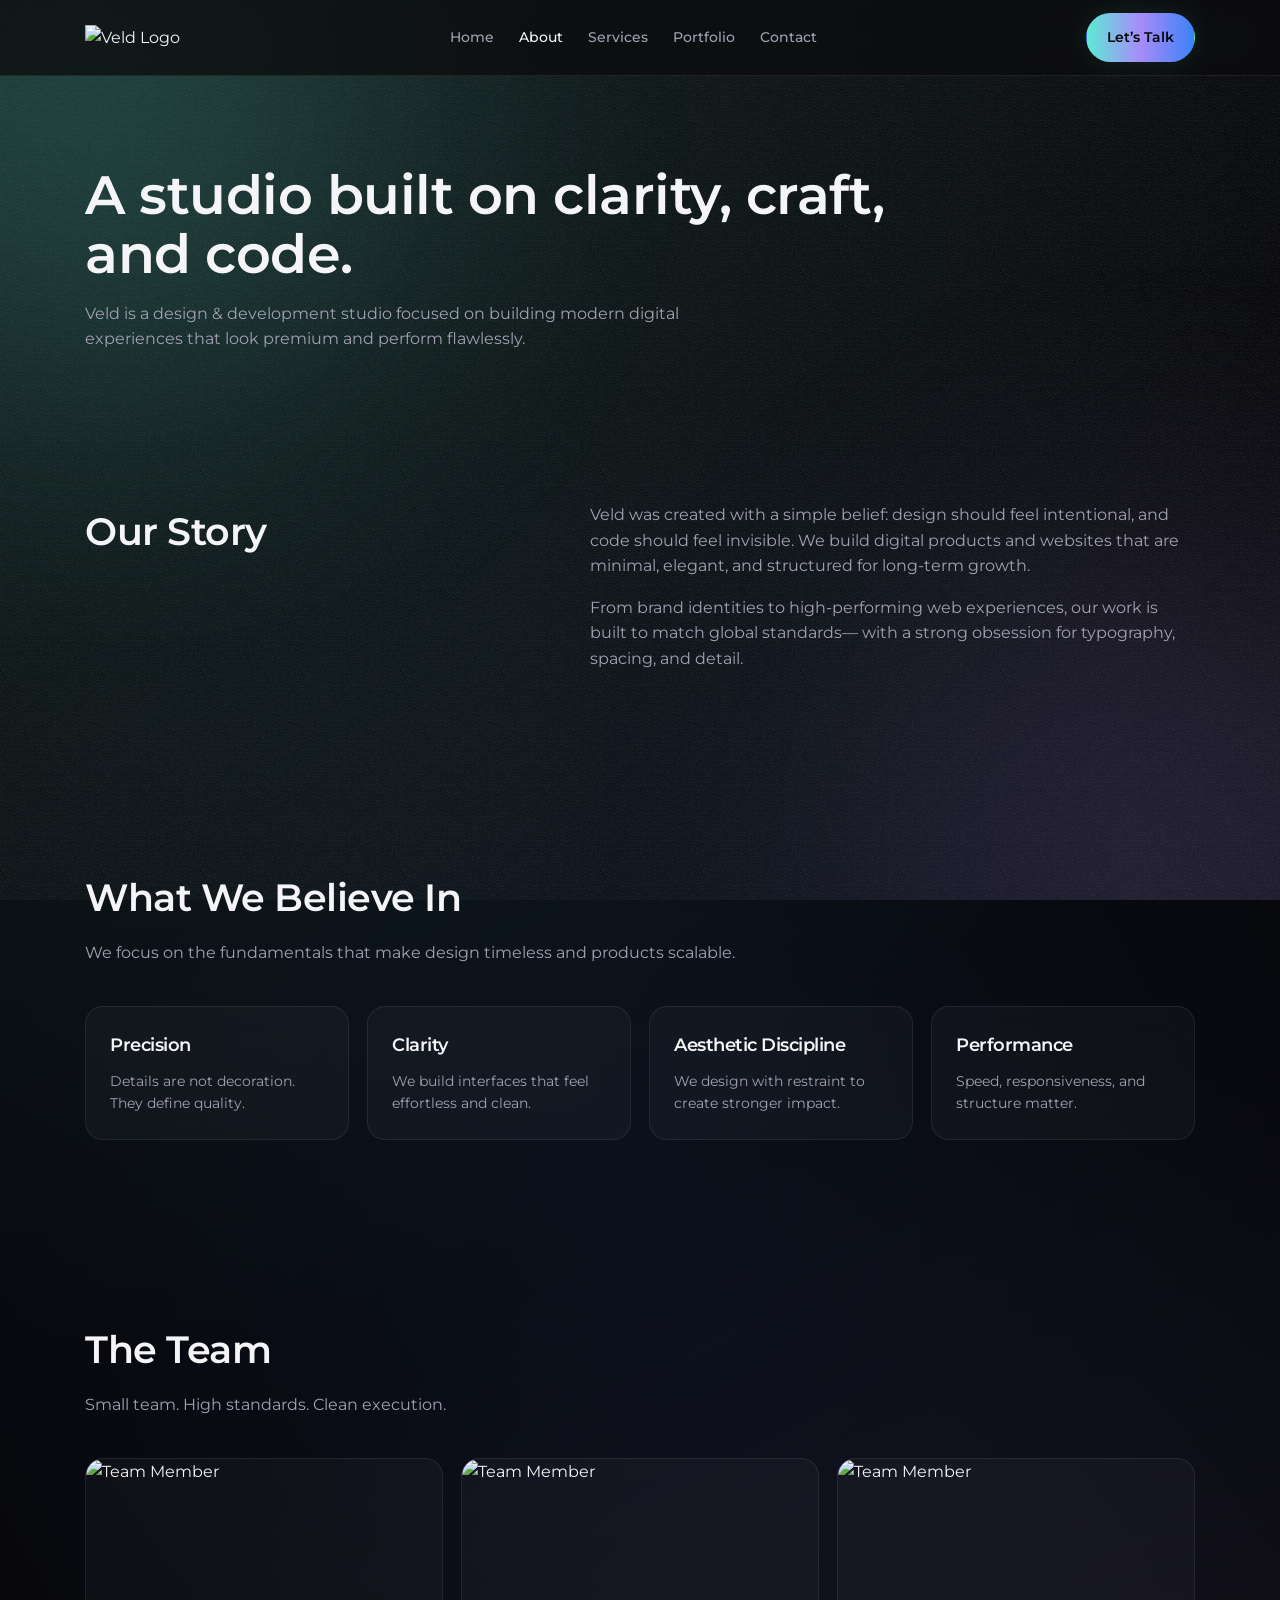
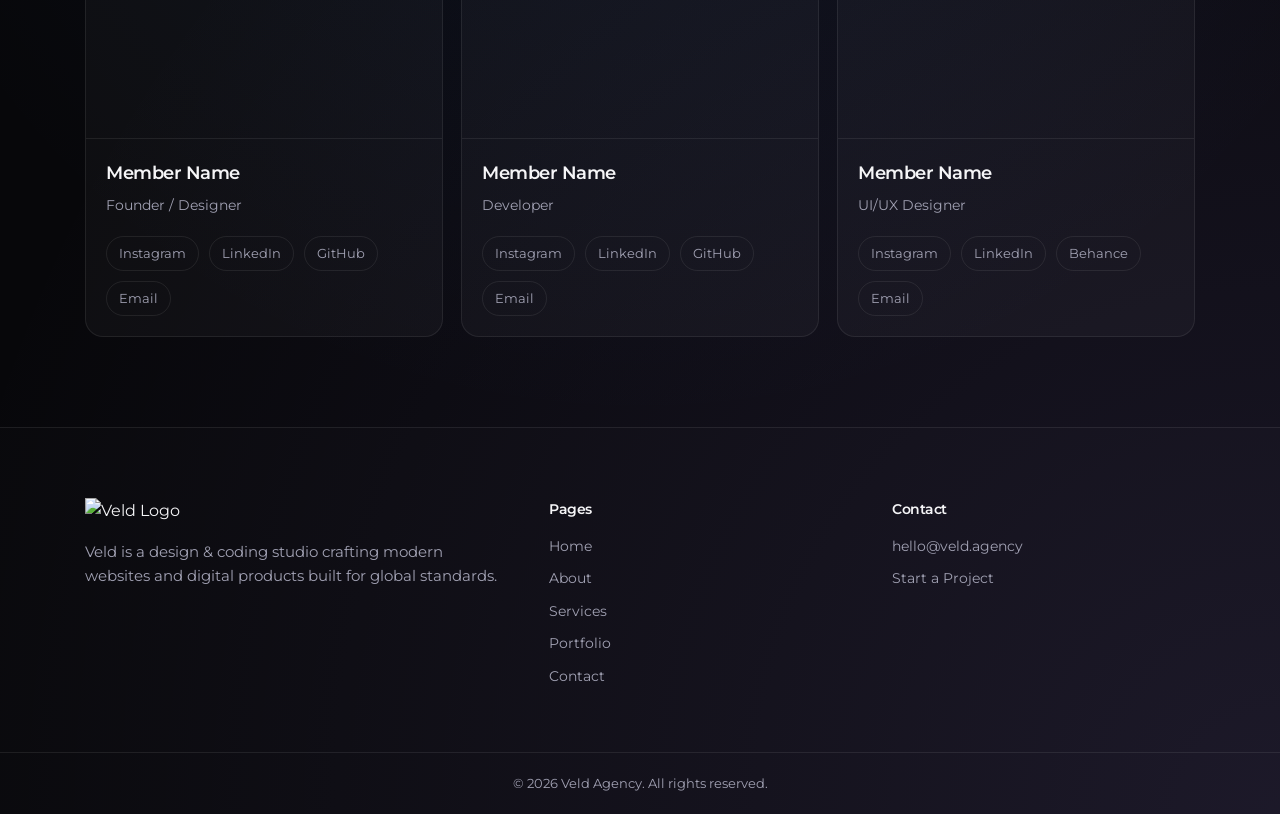
==== about.html @ a07c59cc "Add files via upload" ====
<!DOCTYPE html>
<html lang="en">
<head>
  <meta charset="UTF-8" />
  <meta name="viewport" content="width=device-width, initial-scale=1.0" />
  <title>About | Veld</title>
  <meta name="description" content="Learn more about Veld, a design & development studio built on clarity, craft, and code." />

  <link rel="icon" type="image/png" href="assets/images/logo/favicon.png" />

  <!-- Fonts -->
  <link rel="preconnect" href="https://fonts.googleapis.com">
  <link rel="preconnect" href="https://fonts.gstatic.com" crossorigin>
  <link href="https://fonts.googleapis.com/css2?family=Montserrat:ital,wght@0,100..900;1,100..900&display=swap" rel="stylesheet">

  <!-- CSS -->
  <link rel="stylesheet" href="assets/css/global.css" />
  <link rel="stylesheet" href="assets/css/about.css" />
  <link rel="stylesheet" href="assets/css/responsive.css" />
</head>

<body>

  <div class="glow-bg"></div>
  <!-- NAVBAR -->
  <header class="navbar">
    <div class="container nav-container">

      <a href="index.html" class="logo">
        <img src="assets/images/logo/logo.svg" alt="Veld Logo" />
      </a>

      <nav class="nav-links" id="navLinks">
        <a href="index.html">Home</a>
        <a href="about.html" class="active">About</a>
        <a href="services.html">Services</a>
        <a href="portfolio.html">Portfolio</a>
        <a href="contact.html">Contact</a>
      </nav>

      <div class="nav-actions">
        <a href="contact.html" class="btn btn-primary">Let’s Talk</a>

        <button class="hamburger" id="hamburgerBtn" aria-label="Open Menu">
          <span></span>
          <span></span>
        </button>
      </div>

    </div>
  </header>

  <!-- HERO -->
  <section class="page-hero">
    <div class="container">
      <h1>A studio built on clarity, craft, and code.</h1>
      <p>
        Veld is a design & development studio focused on building modern digital experiences
        that look premium and perform flawlessly.
      </p>
    </div>
  </section>

  <!-- STORY -->
  <section class="section about-story">
    <div class="container">

      <div class="two-column">
        <div>
          <h2>Our Story</h2>
        </div>

        <div>
          <p>
            Veld was created with a simple belief: design should feel intentional, and code should feel invisible.
            We build digital products and websites that are minimal, elegant, and structured for long-term growth.
          </p>

          <p>
            From brand identities to high-performing web experiences, our work is built to match global standards—
            with a strong obsession for typography, spacing, and detail.
          </p>
        </div>
      </div>

    </div>
  </section>

  <!-- VALUES -->
  <section class="section values">
    <div class="container">

      <div class="section-header">
        <h2>What We Believe In</h2>
        <p>We focus on the fundamentals that make design timeless and products scalable.</p>
      </div>

      <div class="values-grid">
        <div class="value-card">
          <h3>Precision</h3>
          <p>Details are not decoration. They define quality.</p>
        </div>

        <div class="value-card">
          <h3>Clarity</h3>
          <p>We build interfaces that feel effortless and clean.</p>
        </div>

        <div class="value-card">
          <h3>Aesthetic Discipline</h3>
          <p>We design with restraint to create stronger impact.</p>
        </div>

        <div class="value-card">
          <h3>Performance</h3>
          <p>Speed, responsiveness, and structure matter.</p>
        </div>
      </div>

    </div>
  </section>

  <!-- TEAM -->
  <section class="section team">
    <div class="container">

      <div class="section-header">
        <h2>The Team</h2>
        <p>Small team. High standards. Clean execution.</p>
      </div>

      <div class="team-grid">

        <!-- TEAM MEMBER -->
        <div class="team-card">
          <div class="team-image">
            <img src="assets/images/team/member-1.webp" alt="Team Member">
          </div>

          <div class="team-info">
            <h3>Member Name</h3>
            <p>Founder / Designer</p>
          </div>

          <div class="team-links">
            <a href="#" target="_blank">Instagram</a>
            <a href="#" target="_blank">LinkedIn</a>
            <a href="#" target="_blank">GitHub</a>
            <a href="mailto:member@veld.agency">Email</a>
          </div>
        </div>

        <!-- TEAM MEMBER -->
        <div class="team-card">
          <div class="team-image">
            <img src="assets/images/team/member-2.webp" alt="Team Member">
          </div>

          <div class="team-info">
            <h3>Member Name</h3>
            <p>Developer</p>
          </div>

          <div class="team-links">
            <a href="#" target="_blank">Instagram</a>
            <a href="#" target="_blank">LinkedIn</a>
            <a href="#" target="_blank">GitHub</a>
            <a href="mailto:member@veld.agency">Email</a>
          </div>
        </div>

        <!-- TEAM MEMBER -->
        <div class="team-card">
          <div class="team-image">
            <img src="assets/images/team/member-3.webp" alt="Team Member">
          </div>

          <div class="team-info">
            <h3>Member Name</h3>
            <p>UI/UX Designer</p>
          </div>

          <div class="team-links">
            <a href="#" target="_blank">Instagram</a>
            <a href="#" target="_blank">LinkedIn</a>
            <a href="#" target="_blank">Behance</a>
            <a href="mailto:member@veld.agency">Email</a>
          </div>
        </div>

      </div>

    </div>
  </section>

  <!-- FOOTER -->
  <footer class="footer">
    <div class="container footer-container">

      <div class="footer-brand">
        <img src="assets/images/logo/logo.svg" alt="Veld Logo" class="footer-logo" />
        <p>
          Veld is a design & coding studio crafting modern websites and digital products
          built for global standards.
        </p>
      </div>

      <div class="footer-links">
        <h4>Pages</h4>
        <a href="index.html">Home</a>
        <a href="about.html">About</a>
        <a href="services.html">Services</a>
        <a href="portfolio.html">Portfolio</a>
        <a href="contact.html">Contact</a>
      </div>

      <div class="footer-links">
        <h4>Contact</h4>
        <a href="mailto:hello@veld.agency">hello@veld.agency</a>
        <a href="contact.html">Start a Project</a>
      </div>

    </div>

    <div class="footer-bottom">
      <p>© <span id="year"></span> Veld Agency. All rights reserved.</p>
    </div>
  </footer>

  <!-- JS -->
  <script src="assets/js/global.js"></script>
  <script src="assets/js/animations.js"></script>

</body>
</html>
---- assets/css/global.css ----
/* ================================
   VELD - GLOBAL CSS
================================ */

:root {
  --bg: #07070A;
  --bg-soft: #0B0B12;
  --text: #F5F5F7;
  --muted: #A1A1B3;

  --border: rgba(255, 255, 255, 0.08);

  --accent1: #5EEAD4; /* teal */
  --accent2: #A78BFA; /* purple */
  --accent3: #3B82F6; /* blue */
  --accent4: #FB7185; /* pink */

  --card: rgba(255, 255, 255, 0.03);
  --card-hover: rgba(255, 255, 255, 0.06);

  --radius: 18px;
  --shadow: 0 20px 50px rgba(0, 0, 0, 0.6);

  --max-width: 1150px;

  --gradient: linear-gradient(90deg, var(--accent1), var(--accent2), var(--accent3));
}

/* Reset */
* {
  margin: 0;
  padding: 0;
  box-sizing: border-box;
}

html {
  scroll-behavior: smooth;
}

body {
  font-family: "Montserrat", system-ui, sans-serif;
  background: radial-gradient(circle at top left, rgba(94,234,212,0.12), transparent 50%),
              radial-gradient(circle at bottom right, rgba(167,139,250,0.12), transparent 50%),
              radial-gradient(circle at center, rgba(59,130,246,0.08), transparent 60%),
              var(--bg);
  color: var(--text);
  line-height: 1.6;
  overflow-x: hidden;
}

body::after {
  content: "";
  position: fixed;
  inset: 0;
  background: url("../images/backgrounds/noise.png");
  opacity: 0.3;
  pointer-events: none;
  z-index: -1;
}

/* Base */
a {
  color: inherit;
  text-decoration: none;
}

img {
  max-width: 100%;
  display: block;
}

ul {
  list-style: none;
}

.container {
  width: 100%;
  max-width: var(--max-width);
  margin: 0 auto;
  padding: 0 20px;
}

.section {
  padding: 90px 0;
}

/* Headings */
h1, h2, h3, h4 {
  font-weight: 600;
  letter-spacing: -0.5px;
}

p {
  color: var(--muted);
  font-size: 16px;
}

/* Buttons */
.btn {
  display: inline-flex;
  align-items: center;
  justify-content: center;
  gap: 10px;
  padding: 12px 20px;
  border-radius: 999px;
  font-weight: 600;
  font-size: 14px;
  transition: 0.25s ease;
  cursor: pointer;
}

.btn-primary {
  background: var(--gradient);
  color: var(--bg);
  border: 1px solid transparent;
  box-shadow: 0 0 30px rgba(94,234,212,0.12);
}

.btn-primary:hover {
  transform: translateY(-2px);
  opacity: 0.95;
  box-shadow: 0 0 45px rgba(167,139,250,0.2);
}

.btn-secondary {
  background: transparent;
  color: var(--text);
  border: 1px solid var(--border);
}

.btn-secondary:hover {
  background: var(--card-hover);
  transform: translateY(-2px);
}

/* Navbar */
.navbar {
  width: 100%;
  position: sticky;
  top: 0;
  z-index: 1000;
  background: rgba(11, 11, 12, 0.75);
  backdrop-filter: blur(14px);
  border-bottom: 1px solid var(--border);
}

.nav-container {
  height: 75px;
  display: flex;
  align-items: center;
  justify-content: space-between;
}

.logo img {
  height: 26px;
}

.nav-links {
  display: flex;
  gap: 25px;
  align-items: center;
}

.nav-links a {
  font-size: 14px;
  font-weight: 500;
  color: var(--muted);
  transition: 0.2s ease;
}

.nav-links a:hover {
  color: var(--text);
}

.nav-links a.active {
  color: var(--text);
}

.nav-actions {
  display: flex;
  align-items: center;
  gap: 14px;
}

/* Hamburger */
.hamburger {
  width: 44px;
  height: 44px;
  border-radius: 10px;
  border: 1px solid var(--border);
  background: transparent;
  display: none;
  align-items: center;
  justify-content: center;
  flex-direction: column;
  gap: 6px;
  cursor: pointer;
}

.hamburger span {
  width: 18px;
  height: 2px;
  background: var(--text);
  border-radius: 5px;
}

/* Section Headers */
.section-header {
  margin-bottom: 40px;
  max-width: 720px;
}

.section-header h2 {
  font-size: 38px;
  margin-bottom: 12px;
}

.section-header p {
  font-size: 16px;
}

/* Footer */
.footer {
  padding: 70px 0 20px;
  border-top: 1px solid var(--border);
  background: rgba(255, 255, 255, 0.01);
}

.footer-container {
  display: grid;
  grid-template-columns: 1.4fr 1fr 1fr;
  gap: 40px;
}

.footer-logo {
  height: 26px;
  margin-bottom: 16px;
}

.footer-brand p {
  max-width: 420px;
  font-size: 15px;
}

.footer-links h4 {
  margin-bottom: 15px;
  font-size: 14px;
  color: var(--text);
}

.footer-links a {
  display: block;
  margin-bottom: 10px;
  font-size: 14px;
  color: var(--muted);
  transition: 0.2s ease;
}

.footer-links a:hover {
  color: var(--text);
}

.footer-bottom {
  margin-top: 55px;
  padding-top: 20px;
  border-top: 1px solid var(--border);
  text-align: center;
}

.footer-bottom p {
  font-size: 13px;
  color: var(--muted);
}

/* Page Hero (Shared) */
.page-hero {
  padding: 90px 0 60px;
}

.page-hero h1 {
  font-size: 54px;
  line-height: 1.1;
  max-width: 850px;
  margin-bottom: 16px;
}

.page-hero p {
  max-width: 650px;
  font-size: 16px;
}

/* Utility */
.section-footer {
  margin-top: 35px;
}

.reveal-hidden {
  opacity: 0;
  transform: translateY(25px);
  transition: 0.7s ease;
}

.reveal-show {
  opacity: 1;
  transform: translateY(0);
}

.glow-bg {
  position: fixed;
  inset: 0;
  z-index: -1;
  overflow: hidden;
}

.glow-bg::before,
.glow-bg::after {
  content: "";
  position: absolute;
  width: 600px;
  height: 600px;
  border-radius: 50%;
  filter: blur(140px);
  opacity: 0.18;
  animation: floatGlow 10s infinite alternate ease-in-out;
}

.glow-bg::before {
  top: -200px;
  left: -200px;
  background: var(--accent1);
}

.glow-bg::after {
  bottom: -250px;
  right: -200px;
  background: var(--accent2);
  animation-delay: 3s;
}

@keyframes floatGlow {
  from {
    transform: translate(0, 0) scale(1);
  }
  to {
    transform: translate(120px, 90px) scale(1.1);
  }
}
---- assets/css/about.css ----
/* ================================
   VELD - ABOUT PAGE CSS
================================ */

.about-story .two-column {
  display: grid;
  grid-template-columns: 1fr 1.3fr;
  gap: 40px;
  align-items: start;
}

.about-story h2 {
  font-size: 38px;
}

.about-story p {
  margin-bottom: 16px;
}

/* Values */
.values-grid {
  display: grid;
  grid-template-columns: repeat(4, 1fr);
  gap: 18px;
}

.value-card {
  position: relative;
  overflow: hidden;

  background: rgba(255, 255, 255, 0.03);
  border: 1px solid rgba(255, 255, 255, 0.08);
  border-radius: var(--radius);
  padding: 24px;
  backdrop-filter: blur(14px);
  -webkit-backdrop-filter: blur(14px);

  transition: 0.35s ease;
}

.value-card::before {
  content: "";
  position: absolute;
  inset: 0;

  background: linear-gradient(
    120deg,
    rgba(94, 234, 212, 0.14),
    rgba(167, 139, 250, 0.12),
    rgba(59, 130, 246, 0.10),
    transparent
  );

  opacity: 0;
  transition: 0.4s ease;
}

.value-card:hover::before {
  opacity: 1;
}

.value-card:hover {
  transform: translateY(-6px);
  background: rgba(255, 255, 255, 0.05);

  border-color: rgba(94, 234, 212, 0.25);

  box-shadow:
    0 0 35px rgba(94, 234, 212, 0.08),
    0 0 60px rgba(167, 139, 250, 0.06),
    0 20px 60px rgba(0, 0, 0, 0.6);
}

.value-card * {
  position: relative;
  z-index: 2;
}


.value-card h3 {
  font-size: 18px;
  margin-bottom: 10px;
}

.value-card p {
  font-size: 14px;
}

/* Team Section */
.team-grid {
  display: grid;
  grid-template-columns: repeat(3, 1fr);
  gap: 18px;
}

.team-card {
  position: relative;
  overflow: hidden;
  border-radius: var(--radius);
  border: 1px solid var(--border);
  background: var(--card);
  transition: 0.3s ease;
}

.team-card:hover {
  background: var(--card-hover);
  transform: translateY(-4px);
}

.team-image img {
  width: 100%;
  height: 280px;
  object-fit: cover;
  border-bottom: 1px solid var(--border);
}

.team-info {
  padding: 20px;
}

.team-info h3 {
  font-size: 18px;
  margin-bottom: 6px;
}

.team-info p {
  font-size: 14px;
}

.team-links {
  display: flex;
  flex-wrap: wrap;
  gap: 10px;
  padding: 0 20px 20px;
}

.team-links a {
  font-size: 13px;
  color: var(--muted);
  border: 1px solid var(--border);
  padding: 6px 12px;
  border-radius: 999px;
  transition: 0.25s ease;
}

.team-links a:hover {
  color: var(--text);
  background: var(--accent-soft);
  border-color: rgba(94, 234, 212, 0.3);
}

/* Responsive */
@media (max-width: 950px) {
  .about-story .two-column {
    grid-template-columns: 1fr;
  }

  .values-grid {
    grid-template-columns: repeat(2, 1fr);
  }

  .team-grid {
    grid-template-columns: 1fr;
  }
}

@media (max-width: 600px) {
  .values-grid {
    grid-template-columns: 1fr;
  }
}
---- assets/css/responsive.css ----
/* ================================
   VELD - RESPONSIVE CSS
================================ */

@media (max-width: 950px) {
  .footer-container {
    grid-template-columns: 1fr;
  }

  .nav-links {
    position: fixed;
    top: 75px;
    right: -100%;
    width: 100%;
    height: calc(100vh - 75px);
    background: rgba(11, 11, 12, 0.95);
    backdrop-filter: blur(12px);
    flex-direction: column;
    padding-top: 40px;
    transition: 0.3s ease;
  }

  .nav-links.open {
    right: 0;
  }

  .hamburger {
    display: flex;
  }

  .nav-actions .btn {
    display: none;
  }

  .section {
    padding: 70px 0;
  }

  .section-header h2 {
    font-size: 32px;
  }

  .page-hero h1 {
    font-size: 42px;
  }
}

@media (max-width: 600px) {
  .page-hero {
    padding: 70px 0 45px;
  }

  .page-hero h1 {
    font-size: 34px;
  }

  .section-header h2 {
    font-size: 28px;
  }

  p {
    font-size: 15px;
  }
}
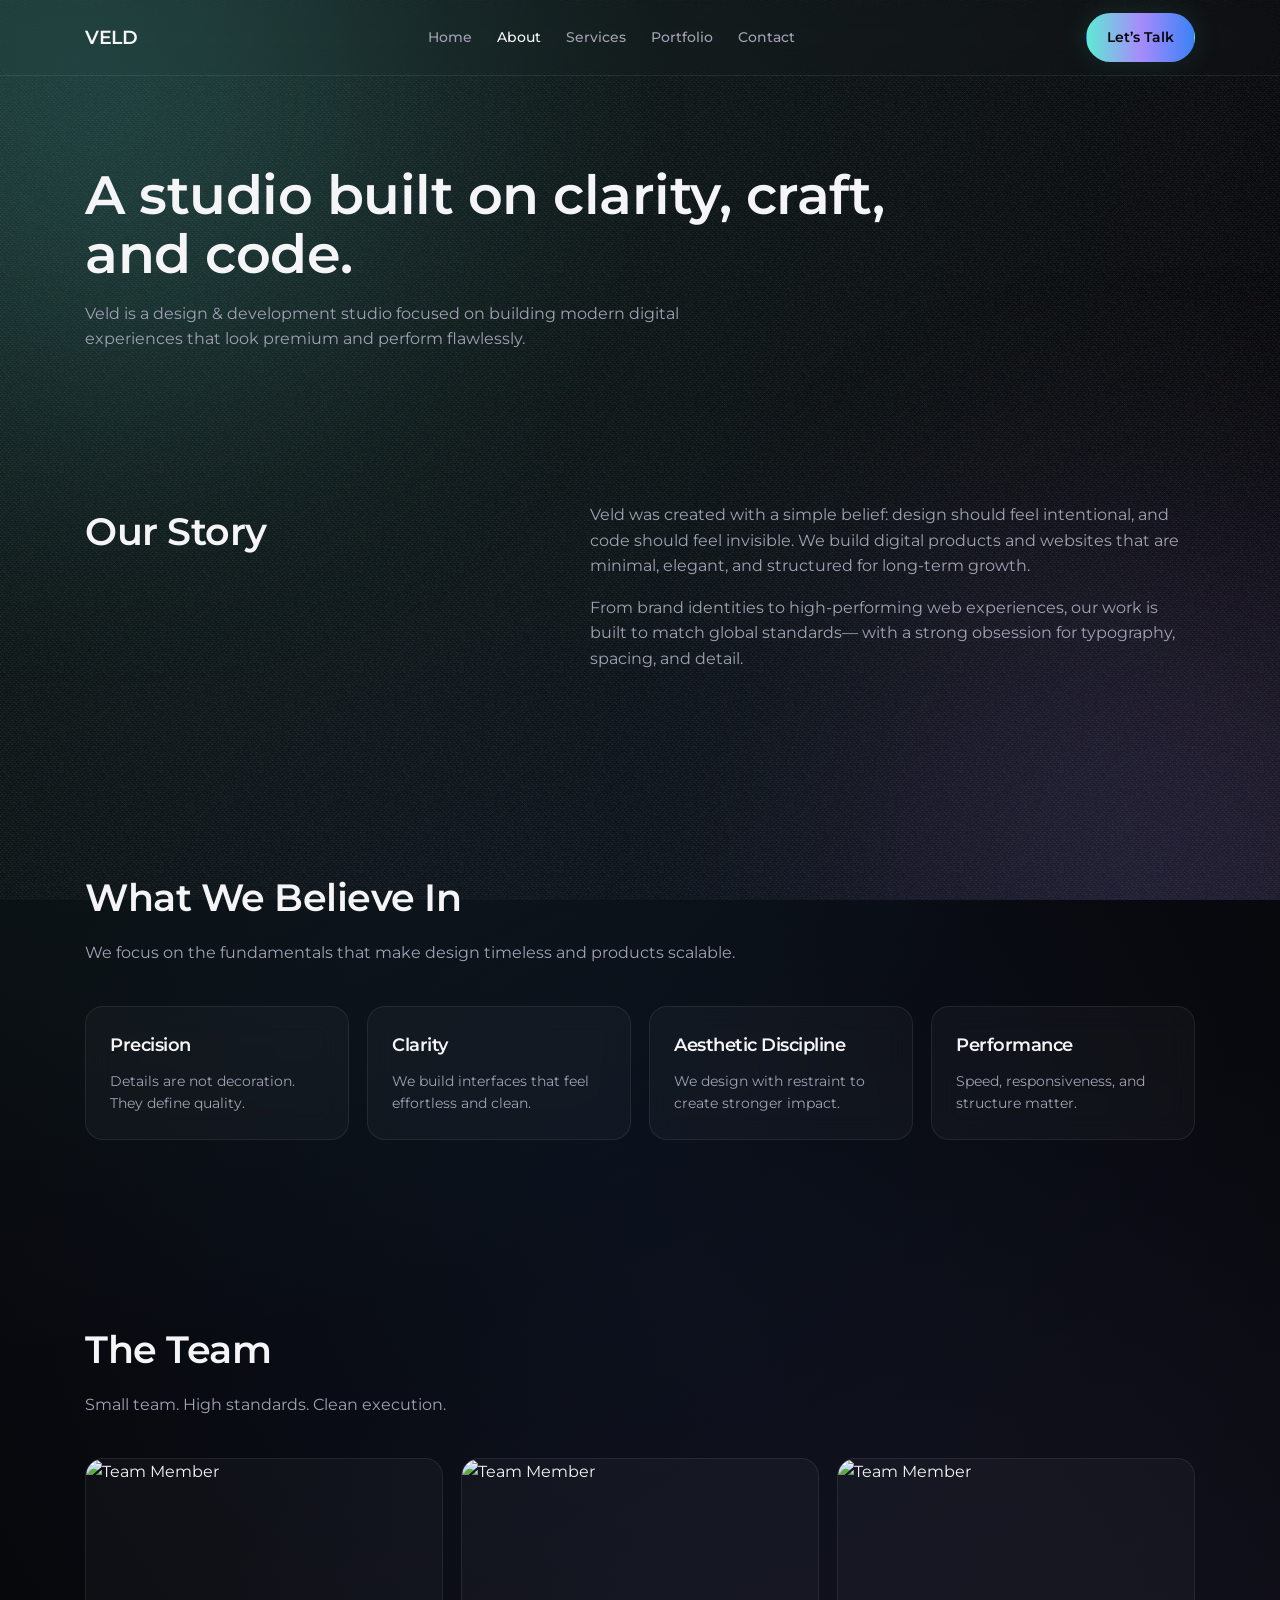
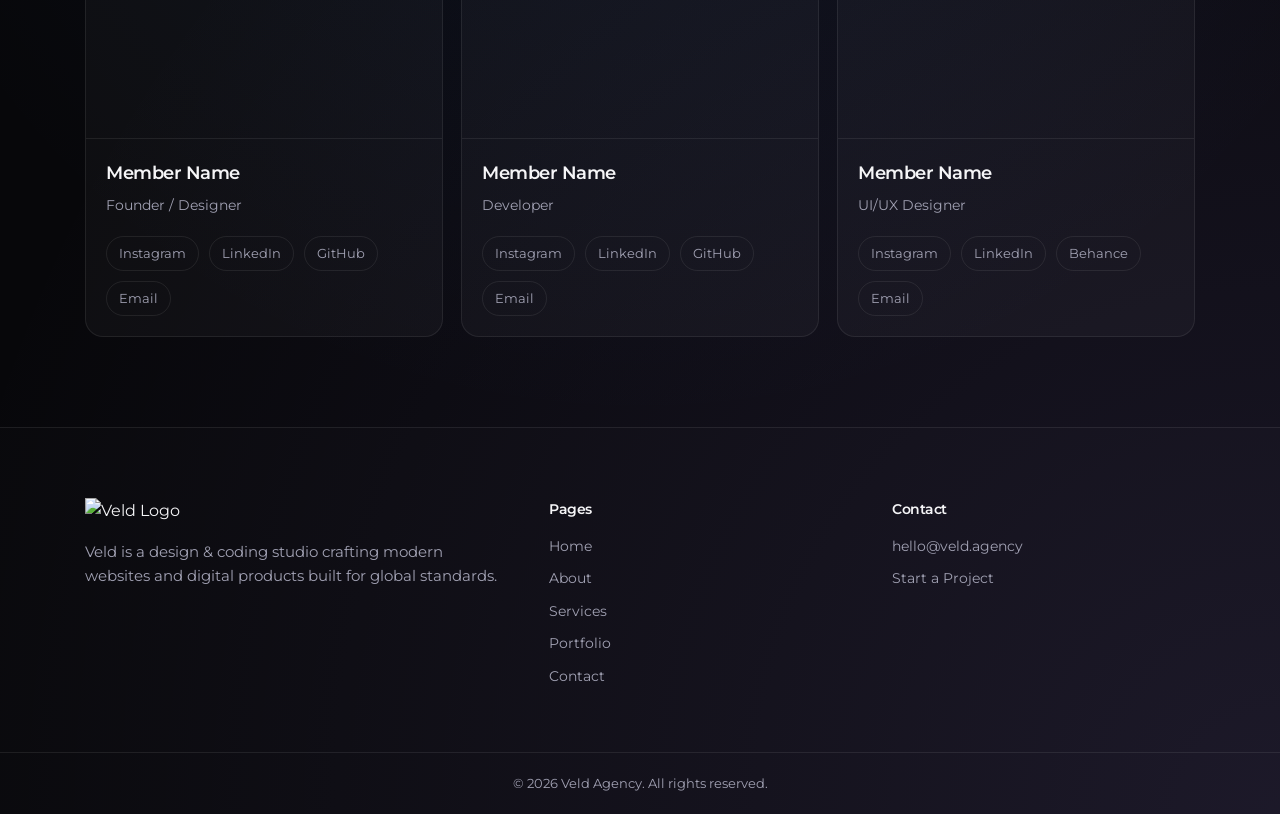
==== commit 365233ef: "Add files via upload" ====
--- a/about.html
+++ b/about.html
@@ -27,7 +27,7 @@
     <div class="container nav-container">
 
       <a href="index.html" class="logo">
-        <img src="assets/images/logo/logo.svg" alt="Veld Logo" />
+        <h3>VELD</h3>
       </a>
 
       <nav class="nav-links" id="navLinks">
--- a/assets/css/global.css
+++ b/assets/css/global.css
@@ -139,7 +139,7 @@
   position: sticky;
   top: 0;
   z-index: 1000;
-  background: rgba(11, 11, 12, 0.75);
+  background: rgba(11, 11, 12, 0);
   backdrop-filter: blur(14px);
   border-bottom: 1px solid var(--border);
 }
@@ -344,4 +344,4 @@
   to {
     transform: translate(120px, 90px) scale(1.1);
   }
-}+}
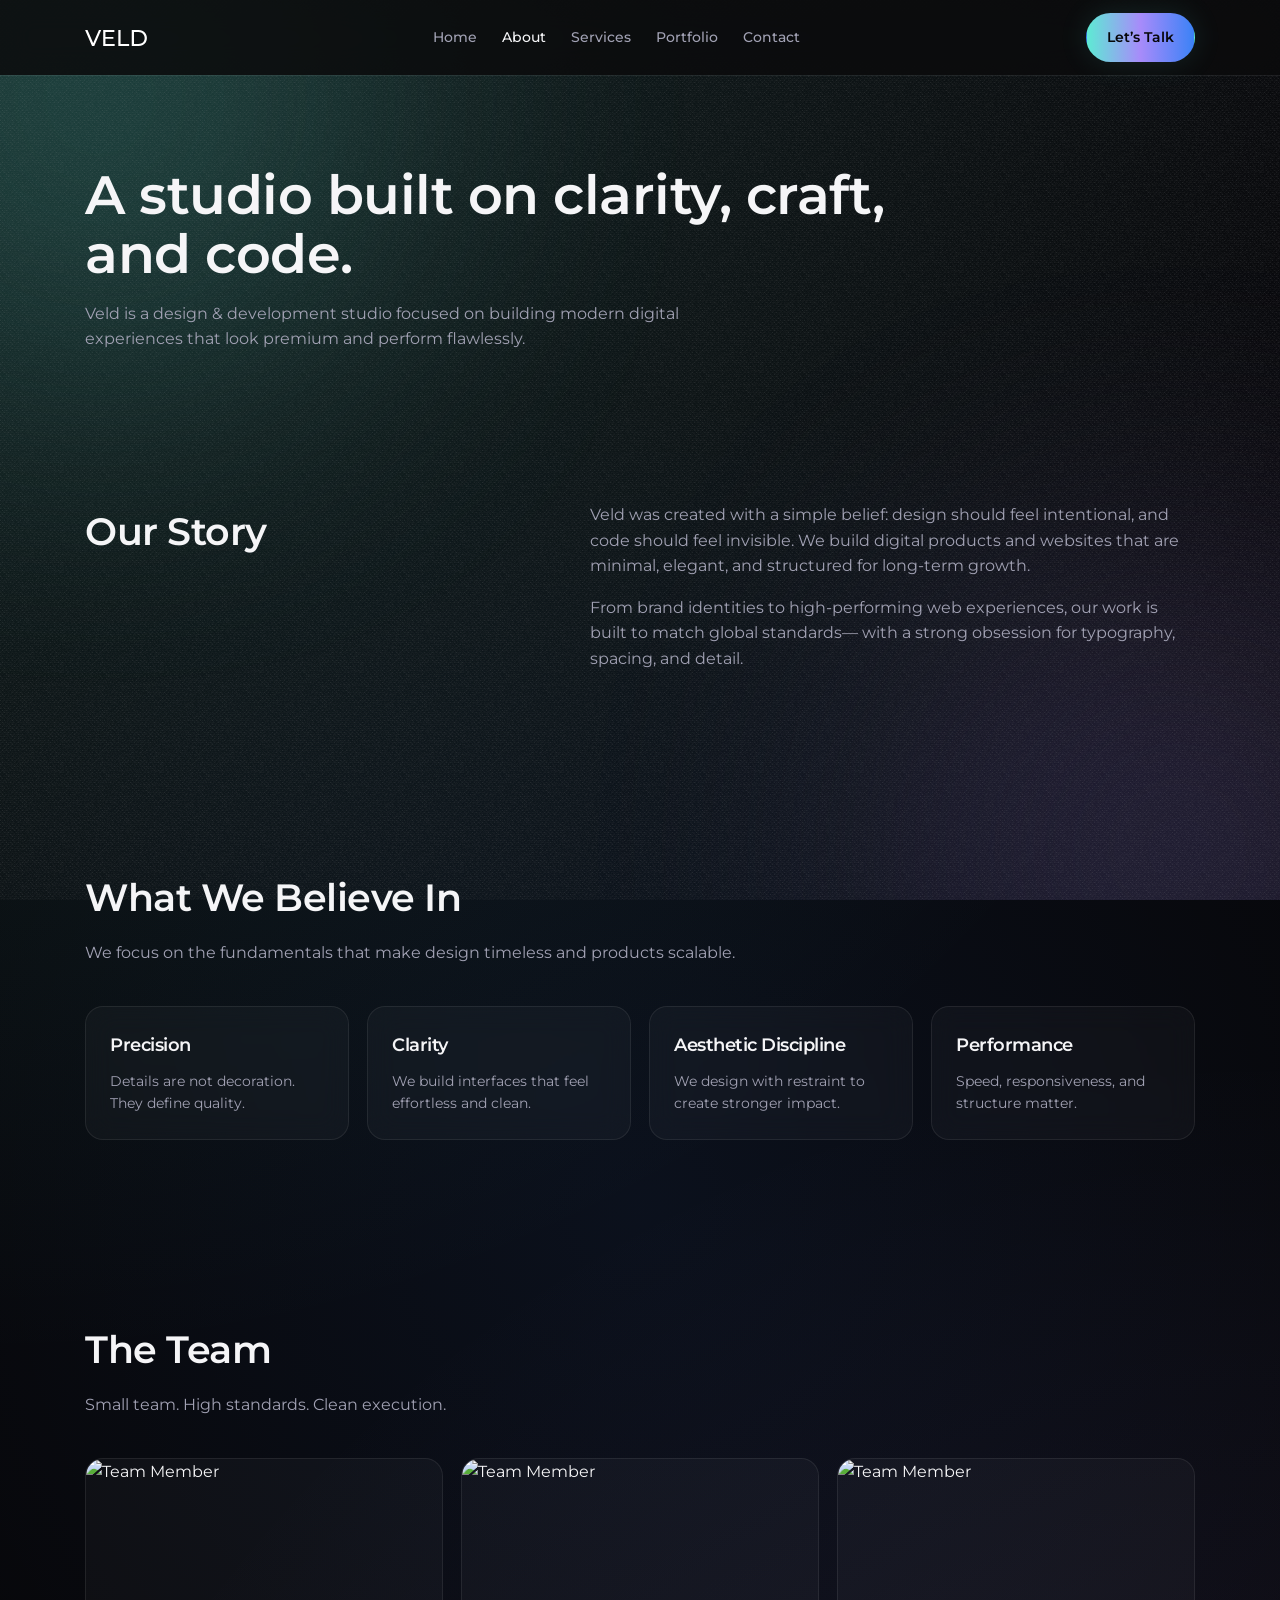
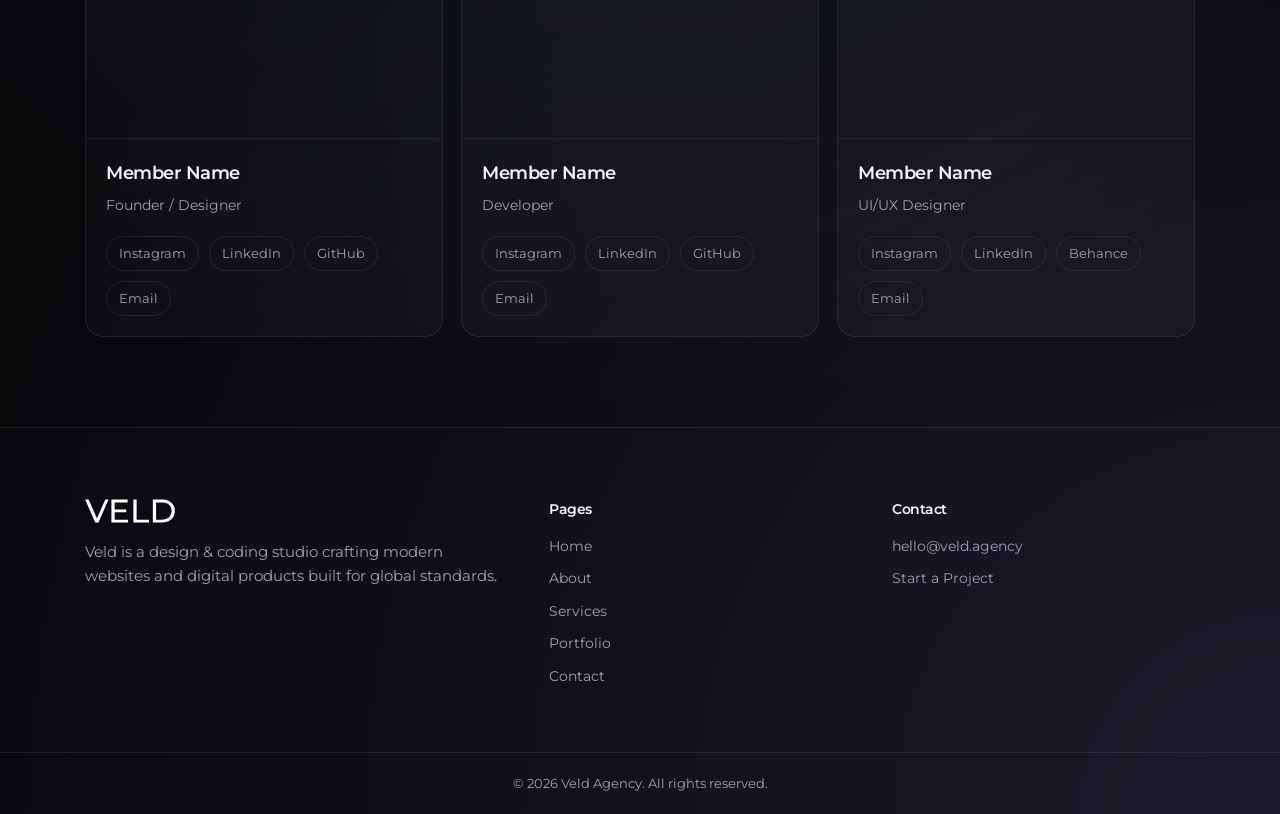
==== commit 1772c863: "Add files via upload" ====
--- a/about.html
+++ b/about.html
@@ -27,7 +27,7 @@
     <div class="container nav-container">
 
       <a href="index.html" class="logo">
-        <h3>VELD</h3>
+        <img src="assets/images/logo/logo.svg" alt="Veld Logo" />
       </a>
 
       <nav class="nav-links" id="navLinks">
--- a/assets/css/global.css
+++ b/assets/css/global.css
@@ -26,7 +26,6 @@
   --gradient: linear-gradient(90deg, var(--accent1), var(--accent2), var(--accent3));
 }
 
-/* Reset */
 * {
   margin: 0;
   padding: 0;
@@ -84,7 +83,6 @@
   padding: 90px 0;
 }
 
-/* Headings */
 h1, h2, h3, h4 {
   font-weight: 600;
   letter-spacing: -0.5px;
@@ -133,15 +131,23 @@
   transform: translateY(-2px);
 }
 
-/* Navbar */
 .navbar {
   width: 100%;
   position: sticky;
   top: 0;
   z-index: 1000;
-  background: rgba(11, 11, 12, 0);
+  background: transparent;
+  border-bottom: 1px solid var(--border);
+}
+
+.navbar::before {
+  content: "";
+  position: absolute;
+  inset: 0;
+  background: rgba(11, 11, 12, 0.85); 
   backdrop-filter: blur(14px);
-  border-bottom: 1px solid var(--border);
+  -webkit-backdrop-filter: blur(14px);
+  z-index: -1;
 }
 
 .nav-container {
@@ -152,7 +158,7 @@
 }
 
 .logo img {
-  height: 26px;
+  height: 18px;
 }
 
 .nav-links {
@@ -182,7 +188,6 @@
   gap: 14px;
 }
 
-/* Hamburger */
 .hamburger {
   width: 44px;
   height: 44px;
@@ -204,7 +209,6 @@
   border-radius: 5px;
 }
 
-/* Section Headers */
 .section-header {
   margin-bottom: 40px;
   max-width: 720px;
@@ -219,7 +223,6 @@
   font-size: 16px;
 }
 
-/* Footer */
 .footer {
   padding: 70px 0 20px;
   border-top: 1px solid var(--border);
@@ -272,7 +275,6 @@
   color: var(--muted);
 }
 
-/* Page Hero (Shared) */
 .page-hero {
   padding: 90px 0 60px;
 }
@@ -289,7 +291,6 @@
   font-size: 16px;
 }
 
-/* Utility */
 .section-footer {
   margin-top: 35px;
 }
@@ -344,4 +345,4 @@
   to {
     transform: translate(120px, 90px) scale(1.1);
   }
-}
+}
--- a/assets/css/responsive.css
+++ b/assets/css/responsive.css
@@ -13,8 +13,9 @@
     right: -100%;
     width: 100%;
     height: calc(100vh - 75px);
-    background: rgba(11, 11, 12, 0.95);
-    backdrop-filter: blur(12px);
+    background: rgba(11, 11, 12, 0.8);
+    backdrop-filter: blur(14px);
+    -webkit-backdrop-filter: blur(14px);
     flex-direction: column;
     padding-top: 40px;
     transition: 0.3s ease;
@@ -22,6 +23,10 @@
 
   .nav-links.open {
     right: 0;
+  }
+
+  .nav-links a {
+    font-size: 20px;
   }
 
   .hamburger {
